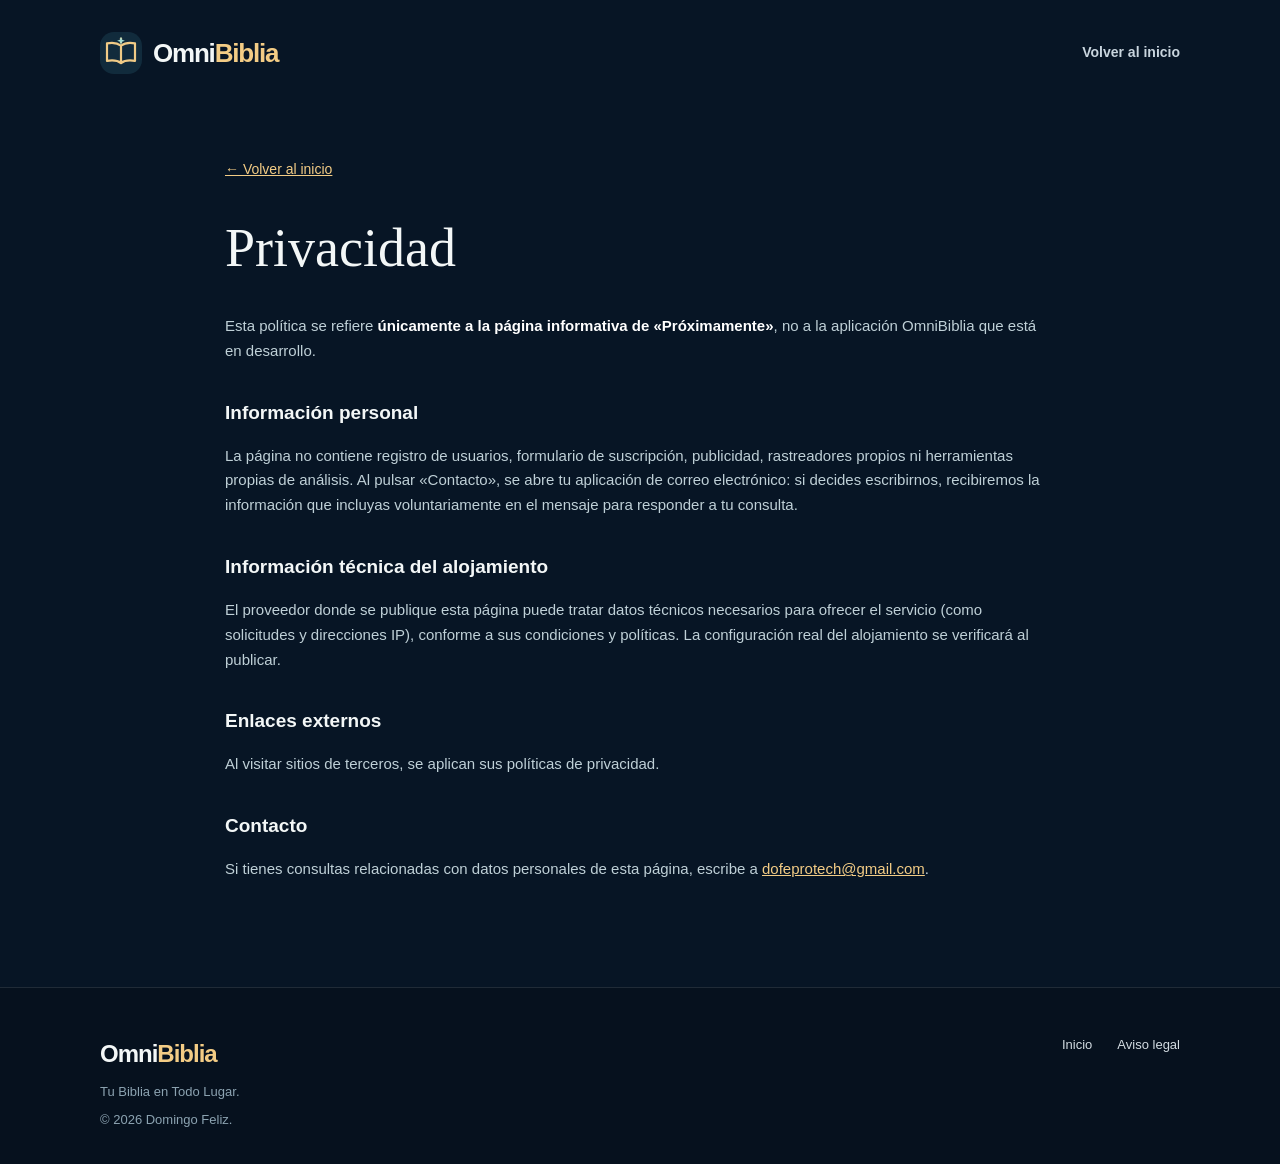
==== privacidad.html @ 855c9818 "Add files via upload" ====
<!doctype html><html lang="es-DO"><head><meta charset="utf-8"><meta name="viewport" content="width=device-width,initial-scale=1"><meta name="description" content="Privacidad de la página informativa OmniBiblia, creada por Domingo Feliz."><meta name="robots" content="index,follow"><meta name="theme-color" content="#081827"><link rel="canonical" href="https://omnibiblia.dofepro.do/privacidad.html"><link rel="icon" type="image/svg+xml" href="favicon.svg"><link rel="stylesheet" href="styles.css"><title>Privacidad | OmniBiblia</title></head><body><header class="site-header wrap"><a class="brand" href="./"><img src="favicon.svg" width="42" height="42" alt=""><span>Omni<span class="brand-accent">Biblia</span></span></a><nav class="nav"><a href="./">Volver al inicio</a></nav></header><main class="legal-main wrap"><a href="./" class="legal-back">← Volver al inicio</a><h1>Privacidad</h1><p>Esta política se refiere <strong>únicamente a la página informativa de «Próximamente»</strong>, no a la aplicación OmniBiblia que está en desarrollo.</p><h2>Información personal</h2><p>La página no contiene registro de usuarios, formulario de suscripción, publicidad, rastreadores propios ni herramientas propias de análisis. Al pulsar «Contacto», se abre tu aplicación de correo electrónico: si decides escribirnos, recibiremos la información que incluyas voluntariamente en el mensaje para responder a tu consulta.</p><h2>Información técnica del alojamiento</h2><p>El proveedor donde se publique esta página puede tratar datos técnicos necesarios para ofrecer el servicio (como solicitudes y direcciones IP), conforme a sus condiciones y políticas. La configuración real del alojamiento se verificará al publicar.</p><h2>Enlaces externos</h2><p>Al visitar sitios de terceros, se aplican sus políticas de privacidad.</p><h2>Contacto</h2><p>Si tienes consultas relacionadas con datos personales de esta página, escribe a <a href="mailto:dofeprotech@gmail.com">dofeprotech@gmail.com</a>.</p></main><footer class="footer"><div class="wrap footer-inner"><div><div class="footer-brand">Omni<span>Biblia</span></div><p>Tu Biblia en Todo Lugar.</p><p>© 2026 Domingo Feliz.</p></div><div class="footer-links"><a href="./">Inicio</a><a href="aviso-legal.html">Aviso legal</a></div></div></footer></body></html>
---- styles.css ----
@charset "UTF-8";
:root{color-scheme:dark;--bg:#071525;--deep:#06101d;--surface:#11283a;--border:rgba(217,231,235,.12);--text:#f3f7f7;--muted:#acbbc7;--gold:#f3cc85;--gold2:#d2a65f;--teal:#95dcd2;--wrap:1140px}*{box-sizing:border-box}html{scroll-behavior:smooth}body{margin:0;background:var(--bg);color:var(--text);font-family:Inter,ui-sans-serif,-apple-system,BlinkMacSystemFont,"Segoe UI",Roboto,Arial,sans-serif;line-height:1.65;overflow-x:hidden}a{color:inherit;text-decoration:none}a:focus-visible{outline:3px solid var(--teal);outline-offset:5px;border-radius:3px}img{max-width:100%}.wrap{max-width:var(--wrap);margin:auto;padding-left:30px;padding-right:30px}.skip-link{position:absolute;z-index:10;top:-70px;left:20px;background:#fff;color:#102b3a;padding:10px}.skip-link:focus{top:12px}.ambient{position:absolute;border-radius:50%;pointer-events:none;filter:blur(80px);opacity:.18}.ambient-one{width:520px;height:520px;background:#275a78;top:-280px;left:-170px}.ambient-two{width:620px;height:620px;background:#376d66;right:-370px;top:180px;opacity:.14}.site-header{height:106px;display:flex;align-items:center;justify-content:space-between;position:relative;z-index:1}.brand{display:flex;align-items:center;gap:11px;font-size:26px;font-weight:760;letter-spacing:-1.2px}.brand-accent,.footer-brand span{color:var(--gold)}.brand img{border-radius:14px}.nav{display:flex;align-items:center;gap:36px;color:#c9d5de;font-size:14px;font-weight:600}.nav a:not(.nav-contact):hover{color:#fff}.nav-contact{padding:10px 18px;border:1px solid var(--border);border-radius:99px}.nav-contact:hover{border-color:var(--gold);color:var(--gold)}.hero{min-height:610px;display:grid;grid-template-columns:1.05fr .95fr;gap:4%;align-items:center;position:relative;padding-top:40px;padding-bottom:92px}.hero-copy{position:relative;z-index:1}.eyebrow{display:inline-flex;gap:10px;align-items:center;letter-spacing:1.5px;font-size:11px;font-weight:800;color:var(--teal);padding:9px 13px;background:#12313c;border:1px solid #244c55;border-radius:40px}.status-dot{width:7px;height:7px;background:#7ce0c6;box-shadow:0 0 10px #5ec6aa;border-radius:100%}.micro-heading{font-family:Georgia,serif;color:#e9c888;font-style:italic;font-size:19px;margin:32px 0 8px}.hero h1{font-family:Georgia,"Times New Roman",serif;font-weight:500;font-size:clamp(46px,5.05vw,75px);letter-spacing:-1.8px;line-height:1.09;margin:0;max-width:680px}.hero h1 em{color:var(--gold);font-style:normal}.hero-lead{color:#f5f5f3;font-size:19px;margin:24px 0 8px}.hero-lead span{color:var(--gold)}.hero-description{color:#aebfc8;max-width:570px;font-size:16px;margin:0 0 27px}.hero-actions{display:flex;gap:12px;flex-wrap:wrap}.btn{border-radius:10px;display:inline-flex;align-items:center;justify-content:center;gap:16px;padding:15px 22px;font-weight:740;font-size:14px;min-height:50px;transition:transform .2s,background .2s}.btn:hover{transform:translateY(-2px)}.btn-primary{background:linear-gradient(135deg,#f4d28f,#dbaa62);color:#142635;box-shadow:0 8px 25px rgba(223,175,89,.12)}.btn-outline{border:1px solid #365066;background:#112738;color:#eff6f7}.hero-fine{font-size:12px;color:#829ba9;max-width:540px;margin-top:22px;line-height:1.55}.hero-visual{display:flex;align-items:center;justify-content:center}.hero-visual img{width:100%;max-width:570px;filter:drop-shadow(0 36px 45px #0005)}.statement-section{padding:84px 0;background:linear-gradient(100deg,#0d2533,#122d3c)}.vision-grid{display:grid;grid-template-columns:1fr 1.05fr;gap:110px}.section-label{font-size:11px;font-weight:800;letter-spacing:2px;color:var(--gold);text-transform:uppercase}.vision-grid h2,.section-intro h2,.notice h2,.closing h2{font-family:Georgia,"Times New Roman",serif;font-weight:500;line-height:1.16;letter-spacing:-.8px}.vision-grid h2{font-size:clamp(32px,3.2vw,45px);margin:18px 0 0;max-width:440px}.vision-content>p{color:#c4d2d9;font-size:15px;margin:0 0 20px}.signature{display:flex;align-items:center;gap:16px;margin-top:25px}.signature-stroke{height:45px;width:3px;background:var(--gold);border-radius:8px}.signature strong,.signature small{display:block}.signature strong{font-size:14px;color:#fff}.signature small{font-size:12px;color:#97acb9;margin-top:3px}.features{padding-top:94px;padding-bottom:104px}.section-intro{max-width:700px}.section-intro h2{font-size:clamp(32px,3.6vw,49px);margin:14px 0}.section-intro p{color:var(--muted);margin:0}.feature-grid{display:grid;grid-template-columns:repeat(4,minmax(0,1fr));gap:15px;margin-top:37px}.feature-card{border:1px solid var(--border);background:linear-gradient(145deg,#122a3d,#0a1d2c);border-radius:17px;padding:25px 21px 27px;min-height:240px}.feature-icon{width:42px;height:42px;border:1px solid #425864;border-radius:12px;color:var(--gold);display:grid;place-items:center;font-size:24px;margin-bottom:25px}.feature-card h3{font-size:16px;margin:0 0 11px;line-height:1.4;color:#f7f8f6}.feature-card p{font-size:13px;margin:0;color:#abbec8;line-height:1.7}.notice-section{padding-bottom:110px}.notice{display:grid;grid-template-columns:65px 1fr auto;align-items:center;gap:24px;border:1px solid #355065;border-radius:19px;background:linear-gradient(110deg,#1a3446,#11293a);padding:34px}.notice-icon{width:62px;height:62px;display:grid;place-items:center;background:#263c48;border-radius:15px;color:var(--gold);font-size:29px}.notice h2{font-size:26px;margin:8px 0 9px}.notice p{margin:0;max-width:680px;color:#bfd0d7;font-size:13px}.notice-btn{white-space:nowrap}.closing{text-align:center;padding-bottom:98px}.closing h2{font-size:clamp(30px,3.1vw,43px);margin:10px auto;max-width:650px}.closing p{color:var(--muted);font-size:15px}.closing a{color:var(--gold);font-weight:700;font-size:14px;text-decoration:underline;text-underline-offset:5px}.footer{border-top:1px solid var(--border);background:#06111e;padding:46px 0 26px}.footer-inner{display:flex;justify-content:space-between;gap:24px}.footer-brand{font-weight:800;font-size:24px;letter-spacing:-1px}.footer p{color:#8ca3b1;font-size:13px;margin:7px 0}.footer .copyright{font-size:11px}.footer-links{display:flex;align-items:flex-start;flex-wrap:wrap;gap:25px;color:#d3dce2;font-size:13px}.footer-links a:hover{color:var(--gold)}.footer-disclaimer{font-size:11px!important;padding-top:24px;max-width:var(--wrap);border-top:1px solid #1b3140;margin:25px auto 0!important}.legal-main{padding-top:50px;padding-bottom:90px;min-height:65vh;max-width:890px}.legal-main h1{font-family:Georgia,serif;font-size:clamp(34px,5vw,54px);line-height:1.1;font-weight:500}.legal-main h2{font-size:19px;margin-top:33px}.legal-main p,.legal-main li{color:#bfd0d7;font-size:15px}.legal-main a{color:var(--gold);text-decoration:underline}.legal-back{color:var(--gold);font-size:14px}.legal-main strong{color:#fff}@media(max-width:970px){.hero{grid-template-columns:1.1fr .9fr;min-height:auto}.hero h1{font-size:52px}.vision-grid{gap:40px}.feature-grid{grid-template-columns:repeat(2,1fr)}.notice{grid-template-columns:60px 1fr}.notice-btn{grid-column:2;justify-self:start}.nav{gap:14px}}@media(max-width:680px){.wrap{padding-left:21px;padding-right:21px}.site-header{height:82px}.brand{font-size:23px}.brand img{width:36px;height:36px}.nav a:not(.nav-contact){display:none}.nav-contact{padding:8px 12px;font-size:12px}.hero{grid-template-columns:1fr;gap:6px;padding-top:43px;padding-bottom:68px}.hero-visual{grid-row:1;max-width:320px;justify-self:center;margin-bottom:-11px}.hero h1{font-size:clamp(43px,11vw,63px)}.micro-heading{margin-top:21px}.hero-lead{font-size:17px}.hero-description{font-size:15px}.hero-actions{gap:10px}.btn{width:100%}.eyebrow{font-size:10px}.statement-section{padding:63px 0}.vision-grid{grid-template-columns:1fr;gap:20px}.vision-grid h2{font-size:35px}.features{padding-top:72px;padding-bottom:70px}.feature-grid{grid-template-columns:1fr;gap:12px;margin-top:30px}.feature-card{min-height:auto;padding:22px}.feature-icon{margin-bottom:15px}.notice-section{padding-bottom:76px}.notice{grid-template-columns:1fr;gap:13px;padding:24px}.notice-btn{grid-column:auto;width:100%}.notice h2{font-size:25px}.closing{padding-bottom:70px}.footer-inner{flex-direction:column}.footer-links{gap:22px}.footer-disclaimer{line-height:1.7}}@media(prefers-reduced-motion:reduce){html{scroll-behavior:auto}.btn{transition:none}}
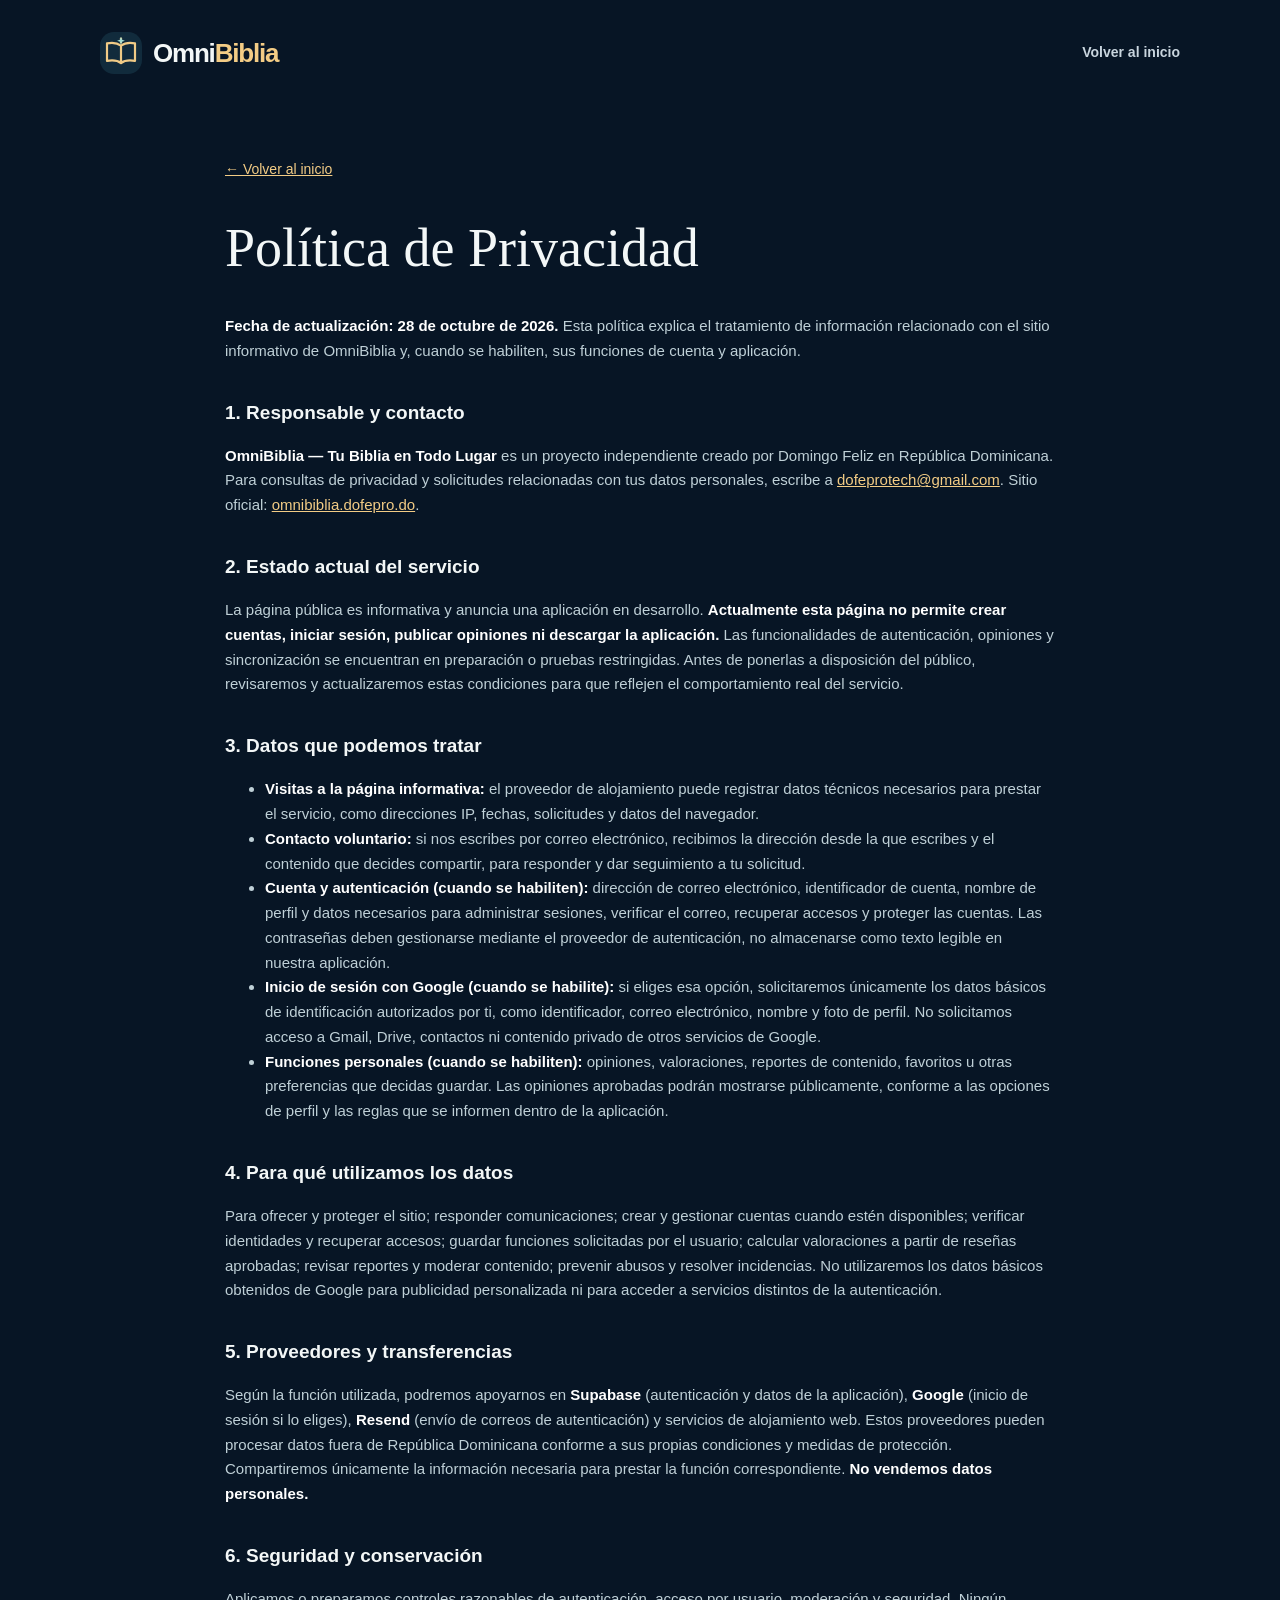
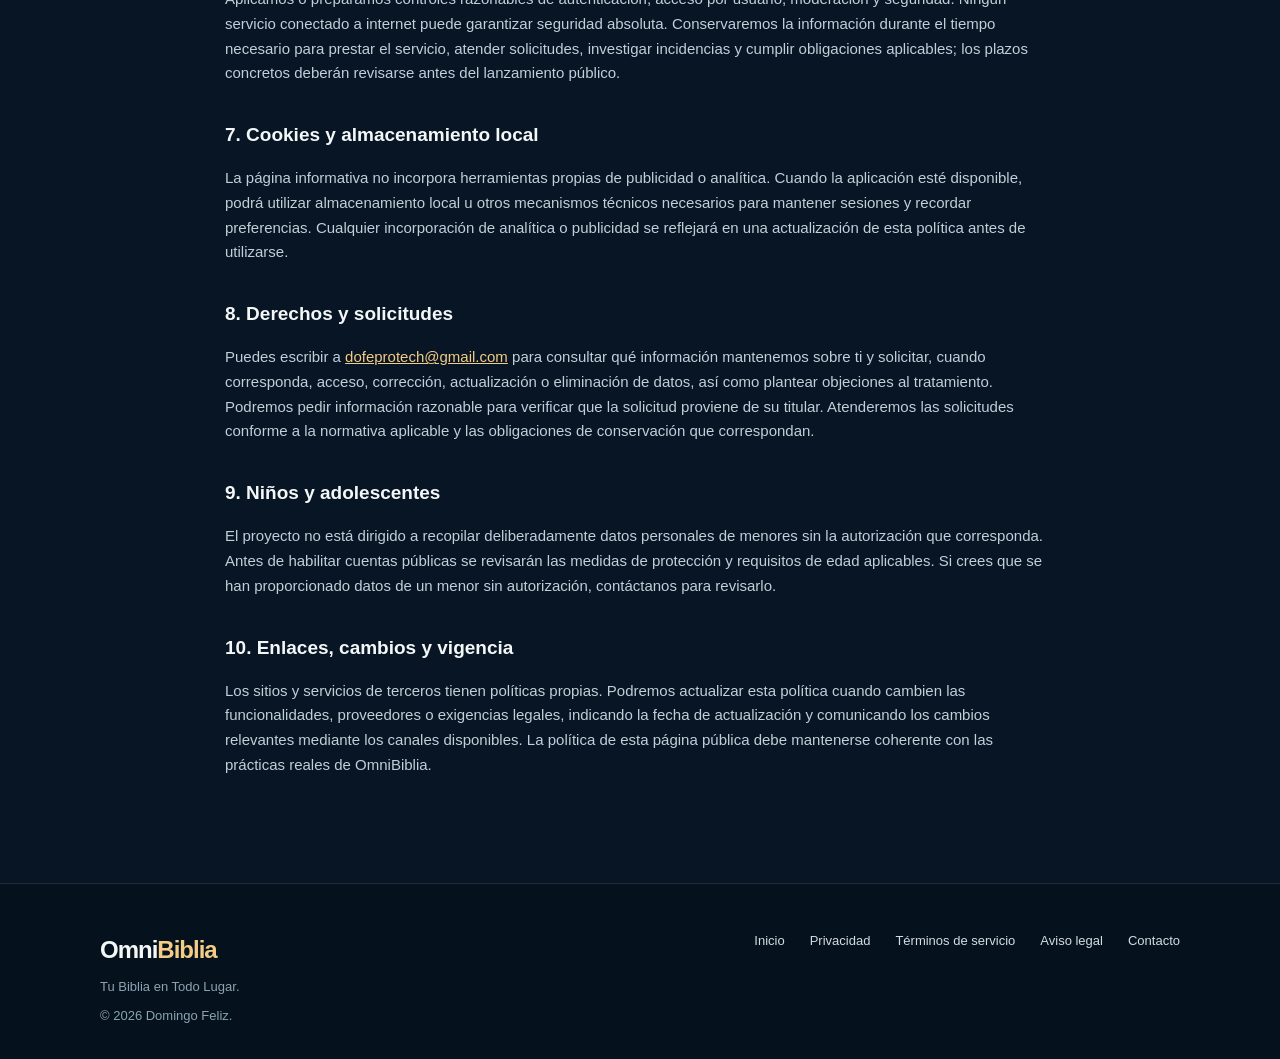
==== commit 511c8d66: "Actualizar política de privacidad de OmniBiblia" ====
--- a/privacidad.html
+++ b/privacidad.html
@@ -1 +1,20 @@
-<!doctype html><html lang="es-DO"><head><meta charset="utf-8"><meta name="viewport" content="width=device-width,initial-scale=1"><meta name="description" content="Privacidad de la página informativa OmniBiblia, creada por Domingo Feliz."><meta name="robots" content="index,follow"><meta name="theme-color" content="#081827"><link rel="canonical" href="https://omnibiblia.dofepro.do/privacidad.html"><link rel="icon" type="image/svg+xml" href="favicon.svg"><link rel="stylesheet" href="styles.css"><title>Privacidad | OmniBiblia</title></head><body><header class="site-header wrap"><a class="brand" href="./"><img src="favicon.svg" width="42" height="42" alt=""><span>Omni<span class="brand-accent">Biblia</span></span></a><nav class="nav"><a href="./">Volver al inicio</a></nav></header><main class="legal-main wrap"><a href="./" class="legal-back">← Volver al inicio</a><h1>Privacidad</h1><p>Esta política se refiere <strong>únicamente a la página informativa de «Próximamente»</strong>, no a la aplicación OmniBiblia que está en desarrollo.</p><h2>Información personal</h2><p>La página no contiene registro de usuarios, formulario de suscripción, publicidad, rastreadores propios ni herramientas propias de análisis. Al pulsar «Contacto», se abre tu aplicación de correo electrónico: si decides escribirnos, recibiremos la información que incluyas voluntariamente en el mensaje para responder a tu consulta.</p><h2>Información técnica del alojamiento</h2><p>El proveedor donde se publique esta página puede tratar datos técnicos necesarios para ofrecer el servicio (como solicitudes y direcciones IP), conforme a sus condiciones y políticas. La configuración real del alojamiento se verificará al publicar.</p><h2>Enlaces externos</h2><p>Al visitar sitios de terceros, se aplican sus políticas de privacidad.</p><h2>Contacto</h2><p>Si tienes consultas relacionadas con datos personales de esta página, escribe a <a href="mailto:dofeprotech@gmail.com">dofeprotech@gmail.com</a>.</p></main><footer class="footer"><div class="wrap footer-inner"><div><div class="footer-brand">Omni<span>Biblia</span></div><p>Tu Biblia en Todo Lugar.</p><p>© 2026 Domingo Feliz.</p></div><div class="footer-links"><a href="./">Inicio</a><a href="aviso-legal.html">Aviso legal</a></div></div></footer></body></html>+<!doctype html>
+<html lang="es-DO">
+<head>
+<meta charset="utf-8">
+<meta name="viewport" content="width=device-width,initial-scale=1">
+<meta name="description" content="Política de privacidad del sitio y servicios previstos de OmniBiblia.">
+<meta name="robots" content="index,follow">
+<meta name="theme-color" content="#081827">
+<link rel="icon" type="image/svg+xml" href="favicon.svg">
+<link rel="stylesheet" href="styles.css">
+<title>Política de Privacidad | OmniBiblia</title>
+</head>
+<body>
+<a class="skip-link" href="#contenido">Saltar al contenido</a>
+<header class="site-header wrap"><a class="brand" href="./"><img src="favicon.svg" width="42" height="42" alt=""><span>Omni<span class="brand-accent">Biblia</span></span></a><nav class="nav"><a href="./">Volver al inicio</a></nav></header>
+<main id="contenido" class="legal-main wrap"><a href="./" class="legal-back">← Volver al inicio</a><h1>Política de Privacidad</h1>
+<p class="legal-intro"><strong>Fecha de actualización: 28 de octubre de 2026.</strong> Esta política explica el tratamiento de información relacionado con el sitio informativo de OmniBiblia y, cuando se habiliten, sus funciones de cuenta y aplicación.</p><section><h2>1. Responsable y contacto</h2><p><strong>OmniBiblia — Tu Biblia en Todo Lugar</strong> es un proyecto independiente creado por Domingo Feliz en República Dominicana. Para consultas de privacidad y solicitudes relacionadas con tus datos personales, escribe a <a href="mailto:dofeprotech@gmail.com">dofeprotech@gmail.com</a>. Sitio oficial: <a href="https://omnibiblia.dofepro.do/">omnibiblia.dofepro.do</a>.</p></section><section><h2>2. Estado actual del servicio</h2><p>La página pública es informativa y anuncia una aplicación en desarrollo. <strong>Actualmente esta página no permite crear cuentas, iniciar sesión, publicar opiniones ni descargar la aplicación.</strong> Las funcionalidades de autenticación, opiniones y sincronización se encuentran en preparación o pruebas restringidas. Antes de ponerlas a disposición del público, revisaremos y actualizaremos estas condiciones para que reflejen el comportamiento real del servicio.</p></section><section><h2>3. Datos que podemos tratar</h2><ul><li><strong>Visitas a la página informativa:</strong> el proveedor de alojamiento puede registrar datos técnicos necesarios para prestar el servicio, como direcciones IP, fechas, solicitudes y datos del navegador.</li><li><strong>Contacto voluntario:</strong> si nos escribes por correo electrónico, recibimos la dirección desde la que escribes y el contenido que decides compartir, para responder y dar seguimiento a tu solicitud.</li><li><strong>Cuenta y autenticación (cuando se habiliten):</strong> dirección de correo electrónico, identificador de cuenta, nombre de perfil y datos necesarios para administrar sesiones, verificar el correo, recuperar accesos y proteger las cuentas. Las contraseñas deben gestionarse mediante el proveedor de autenticación, no almacenarse como texto legible en nuestra aplicación.</li><li><strong>Inicio de sesión con Google (cuando se habilite):</strong> si eliges esa opción, solicitaremos únicamente los datos básicos de identificación autorizados por ti, como identificador, correo electrónico, nombre y foto de perfil. No solicitamos acceso a Gmail, Drive, contactos ni contenido privado de otros servicios de Google.</li><li><strong>Funciones personales (cuando se habiliten):</strong> opiniones, valoraciones, reportes de contenido, favoritos u otras preferencias que decidas guardar. Las opiniones aprobadas podrán mostrarse públicamente, conforme a las opciones de perfil y las reglas que se informen dentro de la aplicación.</li></ul></section><section><h2>4. Para qué utilizamos los datos</h2><p>Para ofrecer y proteger el sitio; responder comunicaciones; crear y gestionar cuentas cuando estén disponibles; verificar identidades y recuperar accesos; guardar funciones solicitadas por el usuario; calcular valoraciones a partir de reseñas aprobadas; revisar reportes y moderar contenido; prevenir abusos y resolver incidencias. No utilizaremos los datos básicos obtenidos de Google para publicidad personalizada ni para acceder a servicios distintos de la autenticación.</p></section><section><h2>5. Proveedores y transferencias</h2><p>Según la función utilizada, podremos apoyarnos en <strong>Supabase</strong> (autenticación y datos de la aplicación), <strong>Google</strong> (inicio de sesión si lo eliges), <strong>Resend</strong> (envío de correos de autenticación) y servicios de alojamiento web. Estos proveedores pueden procesar datos fuera de República Dominicana conforme a sus propias condiciones y medidas de protección. Compartiremos únicamente la información necesaria para prestar la función correspondiente. <strong>No vendemos datos personales.</strong></p></section><section><h2>6. Seguridad y conservación</h2><p>Aplicamos o preparamos controles razonables de autenticación, acceso por usuario, moderación y seguridad. Ningún servicio conectado a internet puede garantizar seguridad absoluta. Conservaremos la información durante el tiempo necesario para prestar el servicio, atender solicitudes, investigar incidencias y cumplir obligaciones aplicables; los plazos concretos deberán revisarse antes del lanzamiento público.</p></section><section><h2>7. Cookies y almacenamiento local</h2><p>La página informativa no incorpora herramientas propias de publicidad o analítica. Cuando la aplicación esté disponible, podrá utilizar almacenamiento local u otros mecanismos técnicos necesarios para mantener sesiones y recordar preferencias. Cualquier incorporación de analítica o publicidad se reflejará en una actualización de esta política antes de utilizarse.</p></section><section><h2>8. Derechos y solicitudes</h2><p>Puedes escribir a <a href="mailto:dofeprotech@gmail.com">dofeprotech@gmail.com</a> para consultar qué información mantenemos sobre ti y solicitar, cuando corresponda, acceso, corrección, actualización o eliminación de datos, así como plantear objeciones al tratamiento. Podremos pedir información razonable para verificar que la solicitud proviene de su titular. Atenderemos las solicitudes conforme a la normativa aplicable y las obligaciones de conservación que correspondan.</p></section><section><h2>9. Niños y adolescentes</h2><p>El proyecto no está dirigido a recopilar deliberadamente datos personales de menores sin la autorización que corresponda. Antes de habilitar cuentas públicas se revisarán las medidas de protección y requisitos de edad aplicables. Si crees que se han proporcionado datos de un menor sin autorización, contáctanos para revisarlo.</p></section><section><h2>10. Enlaces, cambios y vigencia</h2><p>Los sitios y servicios de terceros tienen políticas propias. Podremos actualizar esta política cuando cambien las funcionalidades, proveedores o exigencias legales, indicando la fecha de actualización y comunicando los cambios relevantes mediante los canales disponibles. La política de esta página pública debe mantenerse coherente con las prácticas reales de OmniBiblia.</p></section>
+</main>
+<footer class="footer"><div class="wrap footer-inner"><div><div class="footer-brand">Omni<span>Biblia</span></div><p>Tu Biblia en Todo Lugar.</p><p>© 2026 Domingo Feliz.</p></div><div class="footer-links"><a href="./">Inicio</a><a href="privacidad.html">Privacidad</a><a href="terminos.html">Términos de servicio</a><a href="aviso-legal.html">Aviso legal</a><a href="mailto:dofeprotech@gmail.com">Contacto</a></div></div></footer>
+</body></html>
